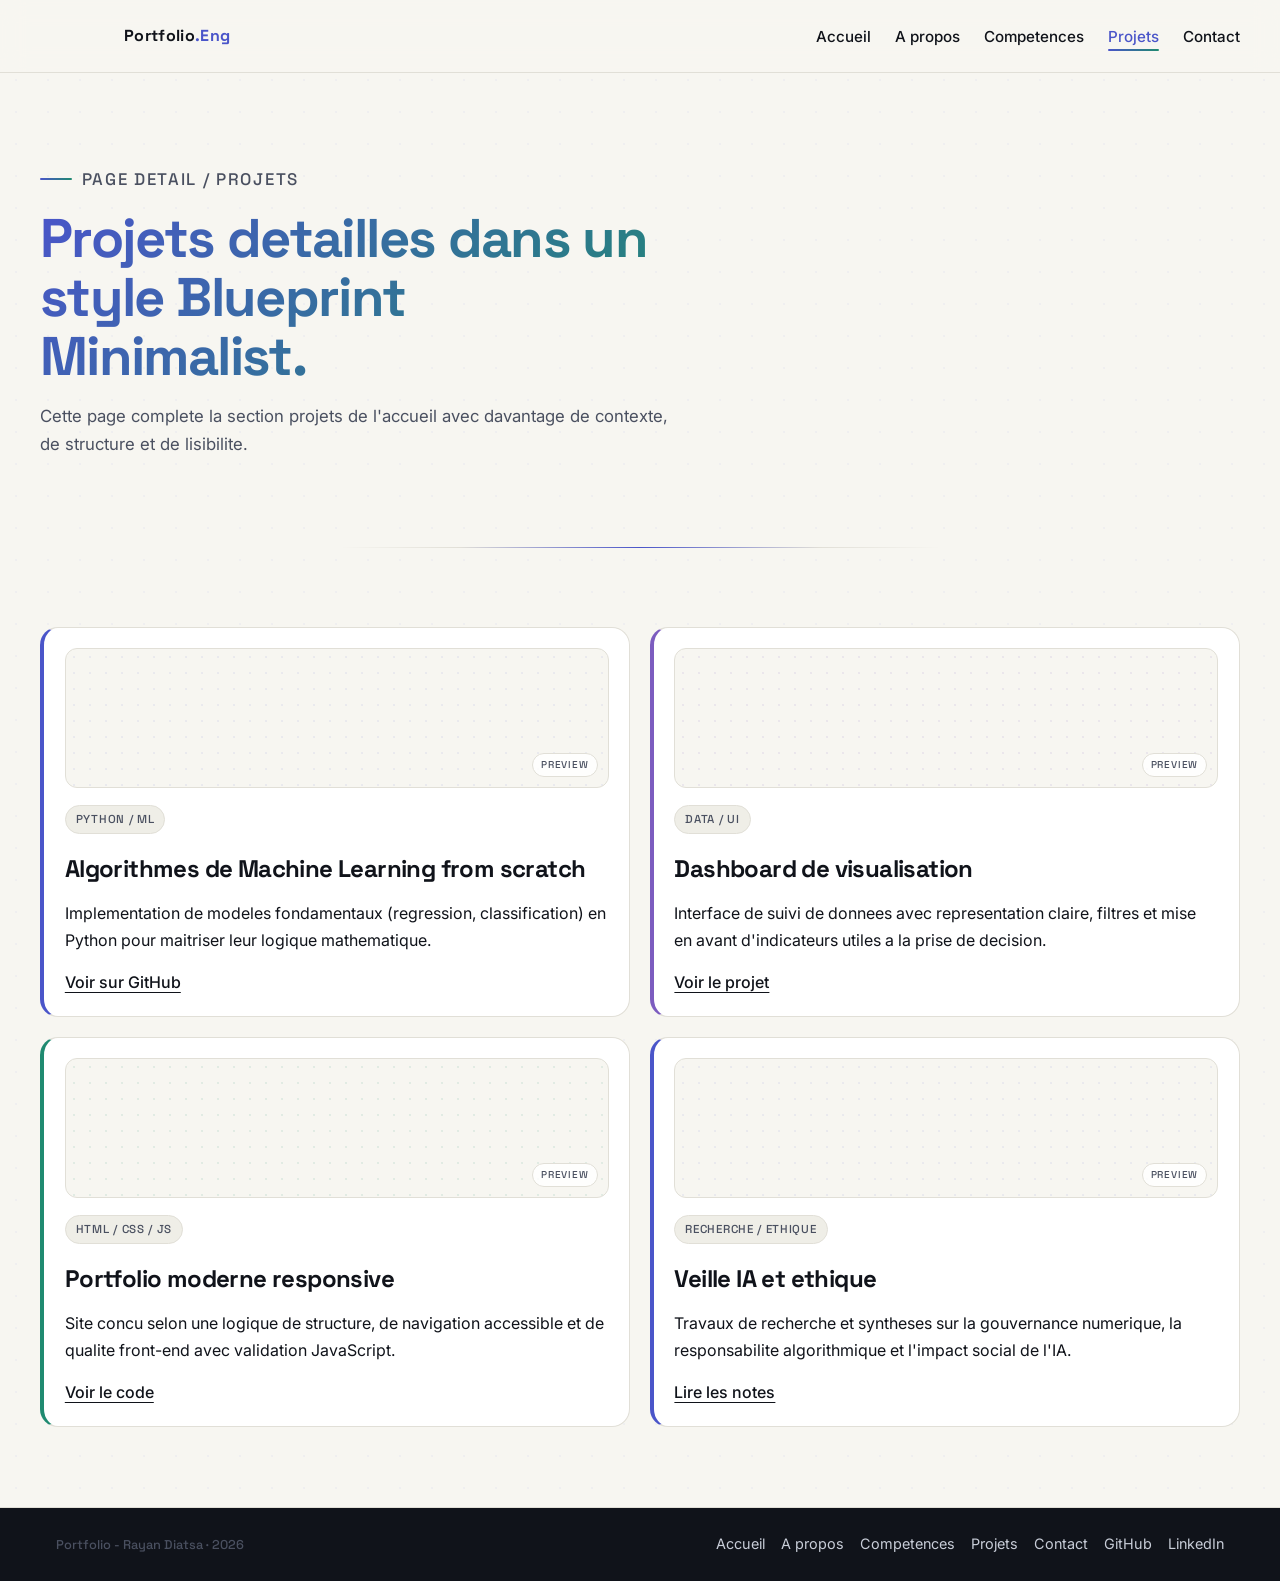
==== site/projects.html @ 10f819b4 "Add : The index page" ====
<!DOCTYPE html>
<html lang="fr">
<head>
  <meta charset="UTF-8">
  <meta name="viewport" content="width=device-width, initial-scale=1.0">
  <title>Projets | Portfolio Blueprint</title>
  <meta name="description" content="Page projets detaillee du portfolio Blueprint Minimalist de Rayan Diatsa.">
  <link rel="preconnect" href="https://fonts.googleapis.com">
  <link rel="preconnect" href="https://fonts.gstatic.com" crossorigin>
  <link href="https://fonts.googleapis.com/css2?family=Inter:wght@400;500;600;700&family=Space+Grotesk:wght@500;700&display=swap" rel="stylesheet">
  <link rel="stylesheet" href="css/style.css">
</head>
<body>
  <a class="skip-link" href="#contenu">Aller au contenu</a>
  <header class="site-header">
    <nav class="nav container" aria-label="Navigation principale">
      <a href="index.html#accueil" class="logo">Portfolio<span>.Eng</span></a>
      <button class="nav-toggle" id="navToggle" aria-expanded="false" aria-controls="navLinks" aria-label="Ouvrir le menu">
        <span aria-hidden="true">☰</span>
      </button>
      <ul class="nav-links" id="navLinks">
        <li><a href="index.html#accueil">Accueil</a></li>
        <li><a href="index.html#apropos">A propos</a></li>
        <li><a href="index.html#competences">Competences</a></li>
        <li><a href="projects.html" class="active">Projets</a></li>
        <li><a href="index.html#contact">Contact</a></li>
      </ul>
    </nav>
  </header>

  <main id="contenu">
    <section class="page-hero container">
      <p class="eyebrow">PAGE DETAIL / PROJETS</p>
      <h1>Projets detailles dans un style Blueprint Minimalist.</h1>
      <p>
        Cette page complete la section projets de l'accueil avec davantage de contexte, de
        structure et de lisibilite.
      </p>
    </section>

    <section class="section container">
      <div class="cards-grid two-cols">
        <article class="card project-card" data-accent="indigo" data-reveal>
          <div class="wireframe-thumb" aria-hidden="true"></div>
          <p class="card-label">PYTHON / ML</p>
          <h2>Algorithmes de Machine Learning from scratch</h2>
          <p>
            Implementation de modeles fondamentaux (regression, classification) en Python pour
            maitriser leur logique mathematique.
          </p>
          <a href="https://github.com/RayanCoder681/" class="text-link">Voir sur GitHub</a>
        </article>
        <article class="card project-card" data-accent="violet" data-reveal>
          <div class="wireframe-thumb" aria-hidden="true"></div>
          <p class="card-label">DATA / UI</p>
          <h2>Dashboard de visualisation</h2>
          <p>
            Interface de suivi de donnees avec representation claire, filtres et mise en avant
            d'indicateurs utiles a la prise de decision.
          </p>
          <a href="#" class="text-link">Voir le projet</a>
        </article>
        <article class="card project-card" data-accent="teal" data-reveal>
          <div class="wireframe-thumb" aria-hidden="true"></div>
          <p class="card-label">HTML / CSS / JS</p>
          <h2>Portfolio moderne responsive</h2>
          <p>
            Site concu selon une logique de structure, de navigation accessible et de qualite
            front-end avec validation JavaScript.
          </p>
          <a href="#" class="text-link">Voir le code</a>
        </article>
        <article class="card project-card" data-accent="indigo" data-reveal>
          <div class="wireframe-thumb" aria-hidden="true"></div>
          <p class="card-label">RECHERCHE / ETHIQUE</p>
          <h2>Veille IA et ethique</h2>
          <p>
            Travaux de recherche et syntheses sur la gouvernance numerique, la responsabilite
            algorithmique et l'impact social de l'IA.
          </p>
          <a href="#" class="text-link">Lire les notes</a>
        </article>
      </div>
    </section>
  </main>

  <footer class="footer">
    <div class="footer__container">
      <p class="footer__text">Portfolio - Rayan Diatsa · 2026</p>
      <div class="footer-links" aria-label="Liens rapides">
        <a href="index.html#accueil">Accueil</a>
        <a href="index.html#apropos">A propos</a>
        <a href="index.html#competences">Competences</a>
        <a href="projects.html">Projets</a>
        <a href="index.html#contact">Contact</a>
        <a href="https://github.com/RayanCoder681/" target="_blank" rel="noreferrer">GitHub</a>
        <a href="https://www.linkedin.com/in/rayan-diatsa-0a539734a" target="_blank" rel="noreferrer">LinkedIn</a>
      </div>
    </div>
  </footer>

  <script src="js/app.js" defer></script>
</body>
</html>
---- site/css/style.css ----
/* ====================================================
   PORTFOLIO — Rayan Diatsa · ENSPY
   Palette : papier / indigo / teal
   Typo   : Space Grotesk (titres) + Inter (texte)
   ==================================================== */

:root {
  /* ─── Palette ─── */
  --background: #f7f6f1;
  --surface: #ffffff;
  --surface-alt: #efeee7;
  --surface-alt-2: #f7f6f1;

  --text: #10131a;
  --text-soft: #4a5060;

  --border: #e1dfd7;
  --border-strong: #10131a;

  --primary: #4a55c9;
  --primary-hover: #363f9e;
  --on-primary: #ffffff;
  --indigo-glow: rgba(74, 85, 201, 0.18);

  --teal: #1f8a70;
  --teal-light: #2ab090;
  --teal-glow: rgba(31, 138, 112, 0.15);

  --violet: #7c5cbf;

  --error: #ba1a1a;
  --success: var(--teal);

  /* ─── Glass ─── */
  --glass-bg: rgba(255, 255, 255, 0.6);
  --glass-border: rgba(225, 223, 215, 0.8);

  /* ─── Layout ─── */
  --container: 1200px;

  /* ─── Spacing ─── */
  --space-xs: 8px;
  --space-sm: 16px;
  --space-md: 24px;
  --space-lg: 40px;

  /* ─── Radii ─── */
  --radius-sm: 12px;
  --radius-md: 18px;
  --radius-pill: 999px;

  /* ─── Aliases ─── */
  --accent-color: var(--primary);
  --error-color: var(--error);
  --text-primary: var(--text);
  --text-muted: var(--text-soft);
  --border-default: var(--border);
}

/* ====================================================
   RESET & BASE
   ==================================================== */

*, *::before, *::after {
  box-sizing: border-box;
}

html {
  scroll-behavior: smooth;
}

body {
  margin: 0;
  font-family: "Inter", Arial, sans-serif;
  font-size: 1rem;
  color: var(--text);
  background: var(--background);
  line-height: 1.65;
  -webkit-font-smoothing: antialiased;
  -moz-osx-font-smoothing: grayscale;
  /* subtle dot-grid background */
  background-image:
    radial-gradient(circle, rgba(74, 85, 201, 0.045) 1px, transparent 1px);
  background-size: 32px 32px;
}

h1, h2, h3, p {
  margin: 0 0 1rem;
}

h1, h2, h3 {
  font-family: "Space Grotesk", "Inter", sans-serif;
  font-weight: 700;
  letter-spacing: -0.025em;
}

a {
  color: inherit;
}

ul {
  margin: 0;
  padding: 0;
}

img {
  max-width: 100%;
  height: auto;
}

/* ====================================================
   REDUCED MOTION
   ==================================================== */

@media (prefers-reduced-motion: reduce) {
  *, *::before, *::after {
    animation-duration: 0.01ms !important;
    animation-iteration-count: 1 !important;
    transition-duration: 0.01ms !important;
    scroll-behavior: auto !important;
  }
}

/* ====================================================
   FOCUS
   ==================================================== */

a:focus-visible,
button:focus-visible,
input:focus-visible,
textarea:focus-visible {
  outline: 2px solid var(--primary);
  outline-offset: 3px;
  border-radius: 4px;
}

/* ====================================================
   SKIP LINK
   ==================================================== */

.photo_name{
  display: flex;
  align-items: center;
}
.photo1{
  width:50px;
  height:50px;
  border:1px solid #4a55c9;
  border-radius: 50%;
  margin-right: 5%;
}
.skip-link {
  position: absolute;
  left: 12px;
  top: 12px;
  padding: 10px 14px;
  border: 2px solid var(--primary);
  background: var(--surface);
  text-decoration: none;
  font-weight: 600;
  border-radius: var(--radius-sm);
  transform: translateY(-200%);
  z-index: 100;
}

.skip-link:focus {
  transform: translateY(0);
}

/* ====================================================
   CONTAINER
   ==================================================== */

.container {
  width: min(var(--container), 100% - 2rem);
  margin-inline: auto;
}

/* ====================================================
   HEADER & NAV
   ==================================================== */

.site-header {
  position: sticky;
  top: 0;
  z-index: 20;
  background: rgba(247, 246, 241, 0.88);
  border-bottom: 1px solid var(--border);
  backdrop-filter: blur(12px);
  -webkit-backdrop-filter: blur(12px);
  border-radius: 0;
}

.nav {
  min-height: 72px;
  display: flex;
  align-items: center;
  justify-content: space-between;
  gap: 1rem;
}

.logo {
  text-decoration: none;
  font-family: "Space Grotesk", sans-serif;
  font-size: 1rem;
  font-weight: 700;
  letter-spacing: 0.02em;
  margin-left: 7%;
}

.logo span {
  color: var(--primary);
}

.nav-links {
  display: flex;
  align-items: center;
  gap: 1.5rem;
  list-style: none;
}

.nav-links a {
  text-decoration: none;
  position: relative;
  padding-bottom: 0.3rem;
  font-size: 0.95rem;
  font-weight: 500;
  transition: color 0.2s ease;
}

.nav-links a::after {
  content: "";
  position: absolute;
  left: 0;
  bottom: 0;
  width: 0;
  height: 2px;
  background: linear-gradient(90deg, var(--primary), var(--teal));
  transition: width 0.25s ease;
  border-radius: 2px;
}

.nav-links a:hover::after,
.nav-links a.active::after {
  width: 100%;
}

.nav-links a:hover,
.nav-links a.active {
  color: var(--primary);
}

.nav-toggle {
  display: none;
  border: 1px solid var(--border);
  background: var(--surface);
  color: var(--text);
  font-size: 1.1rem;
  padding: 0.45rem 0.65rem;
  cursor: pointer;
  border-radius: var(--radius-sm);
}

/* ====================================================
   HERO
   ==================================================== */

.hero,
.page-hero {
  padding: 5.5rem 0 4.5rem;
}

.hero h1,
.page-hero h1 {
  max-width: 18ch;
  font-size: clamp(2rem, 5vw, 3.4rem);
  line-height: 1.08;
  letter-spacing: -0.03em;
  /* Gradient text */
  background: linear-gradient(135deg, var(--primary) 0%, var(--teal) 100%);
  -webkit-background-clip: text;
  background-clip: text;
  -webkit-text-fill-color: transparent;
}

.lead,
.page-hero p {
  max-width: 58ch;
  color: var(--text-soft);
  font-size: 1.05rem;
  line-height: 1.7;
}

.eyebrow {
  font-family: "Space Grotesk", sans-serif;
  font-size: 0.78rem;
  font-weight: 500;
  letter-spacing: 0.1em;
  color: var(--text-soft);
  text-transform: uppercase;
  display: inline-flex;
  align-items: center;
  gap: 0.6rem;
}

.eyebrow::before {
  content: "";
  display: inline-block;
  width: 32px;
  height: 2px;
  background: linear-gradient(90deg, var(--primary), var(--teal));
  border-radius: 2px;
  animation: eyebrow-line 0.6s ease forwards;
}

@keyframes eyebrow-line {
  from { width: 0; }
  to   { width: 32px; }
}

.hero-cta {
  display: flex;
  flex-wrap: wrap;
  gap: 0.9rem;
  margin-top: 1.6rem;
}

/* ─── Terminal prompt ─── */

.terminal-note {
  margin-top: 2rem;
  font-family: "Space Grotesk", monospace;
  font-size: 0.85rem;
  color: var(--teal);
  background: rgba(31, 138, 112, 0.06);
  border-left: 3px solid var(--teal);
  padding: 0.7rem 1rem;
  border-radius: 0 var(--radius-sm) var(--radius-sm) 0;
  display: inline-flex;
  align-items: center;
  gap: 0.3rem;
}

.terminal-note::after {
  content: "▋";
  animation: blink-cursor 1s step-end infinite;
  color: var(--teal);
  font-size: 0.9em;
}

@keyframes blink-cursor {
  0%, 100% { opacity: 1; }
  50%      { opacity: 0; }
}

/* ====================================================
   SECTIONS
   ==================================================== */

.section {
  padding: 5rem 0;
  border-top: none;
  position: relative;
}

.section::before {
  content: "";
  position: absolute;
  top: 0;
  left: 50%;
  transform: translateX(-50%);
  width: min(80%, 600px);
  height: 1px;
  background: linear-gradient(
    90deg,
    transparent,
    var(--border) 20%,
    var(--primary) 50%,
    var(--border) 80%,
    transparent
  );
}

.section-alt {
  background: var(--surface-alt);
}

.section-head {
  max-width: 60ch;
  margin-bottom: 2.5rem;
}

.section-head h2 {
  font-size: clamp(1.4rem, 3vw, 1.9rem);
  line-height: 1.2;
}

/* ====================================================
   SPLIT GRID (À propos)
   ==================================================== */

.split-grid {
  display: grid;
  gap: 2rem;
  grid-template-columns: 1fr 1.2fr;
}

.stack-text p:last-child {
  margin-bottom: 0;
}

.wireframe-box {
  min-height: 280px;
  border: 1px solid var(--border);
  border-radius: var(--radius-md);
  background-color: var(--surface);
  /* dot grid pattern */
  background-image:
    radial-gradient(circle, var(--border) 1.2px, transparent 1.2px);
  background-size: 20px 20px;
  position: relative;
  overflow: hidden;
}

.wireframe-box::after {
  content: "";
  position: absolute;
  bottom: 0;
  left: 0;
  right: 0;
  height: 40%;
  background: linear-gradient(to top, var(--surface), transparent);
}

/* ====================================================
   TIMELINE GRID (À propos cards)
   ==================================================== */

.timeline-grid {
  display: grid;
  grid-template-columns: repeat(3, minmax(0, 1fr));
  gap: 1rem;
  margin-top: 2rem;
}

/* ====================================================
   CARDS (generic)
   ==================================================== */

.card {
  border: 1px solid var(--border);
  background: var(--surface);
  padding: 1.3rem;
  border-radius: var(--radius-md);
  transition: transform 0.2s ease, border-color 0.2s ease, box-shadow 0.2s ease;
}

.card > h2,
.card > h3 {
  margin-bottom: 0.75rem;
}

.card:hover {
  border-color: var(--primary);
  transform: translateY(-3px);
  box-shadow: 0 8px 24px rgba(74, 85, 201, 0.08);
}

.card-label {
  font-family: "Space Grotesk", sans-serif;
  font-size: 0.75rem;
  font-weight: 500;
  color: var(--text-soft);
  letter-spacing: 0.06em;
  text-transform: uppercase;
  margin-bottom: 0.75rem;
}

/* ====================================================
   PROJECT CARDS
   ==================================================== */

.cards-grid {
  display: grid;
  gap: 1.2rem;
  grid-template-columns: repeat(3, minmax(0, 1fr));
}

.cards-grid.two-cols {
  grid-template-columns: repeat(2, minmax(0, 1fr));
}

.cards-grid.three-cols {
  grid-template-columns: repeat(3, minmax(0, 1fr));
}

.cards-grid.four-cols {
  grid-template-columns: repeat(4, minmax(0, 1fr));
}

.project-card {
  border-left: 4px solid var(--primary);
  position: relative;
  overflow: hidden;
}

.project-card[data-accent="teal"] {
  border-left-color: var(--teal);
}

.project-card[data-accent="violet"] {
  border-left-color: var(--violet);
}

.project-card[data-accent="indigo"] {
  border-left-color: var(--primary);
}

.project-card:hover {
  border-color: var(--border-strong);
  border-left-width: 4px;
}

.project-card[data-accent="teal"]:hover {
  border-left-color: var(--teal);
  box-shadow: 0 8px 24px var(--teal-glow);
}

.project-card[data-accent="violet"]:hover {
  border-left-color: var(--violet);
  box-shadow: 0 8px 24px rgba(124, 92, 191, 0.12);
}

.project-card[data-accent="indigo"]:hover {
  border-left-color: var(--primary);
  box-shadow: 0 8px 24px var(--indigo-glow);
}

.project-card .card-label {
  display: inline-flex;
  align-items: center;
  border: 1px solid var(--border);
  padding: 4px 10px;
  margin-bottom: 0.9rem;
  background: var(--surface-alt);
  border-radius: var(--radius-pill);
  font-size: 0.72rem;
}

/* ─── Wireframe thumbnail — dot grid ─── */

.wireframe-thumb {
  min-height: 140px;
  margin-bottom: 1rem;
  border: 1px solid var(--border);
  border-radius: var(--radius-sm);
  background-color: var(--surface-alt-2);
  background-image:
    radial-gradient(circle, rgba(74, 85, 201, 0.08) 1.2px, transparent 1.2px);
  background-size: 16px 16px;
  position: relative;
  overflow: hidden;
}

.project-card[data-accent="teal"] .wireframe-thumb {
  background-image:
    radial-gradient(circle, rgba(31, 138, 112, 0.1) 1.2px, transparent 1.2px);
}

.project-card[data-accent="violet"] .wireframe-thumb {
  background-image:
    radial-gradient(circle, rgba(124, 92, 191, 0.1) 1.2px, transparent 1.2px);
}

.wireframe-thumb::after {
  content: "PREVIEW";
  position: absolute;
  right: 10px;
  bottom: 10px;
  font-family: "Space Grotesk", sans-serif;
  font-size: 10px;
  font-weight: 500;
  letter-spacing: 0.08em;
  color: var(--text-soft);
  border: 1px solid var(--border);
  padding: 3px 8px;
  background: rgba(255, 255, 255, 0.85);
  border-radius: var(--radius-pill);
}

/* ====================================================
   BENTO GRID (Compétences)
   ==================================================== */

.bento-grid {
  display: grid;
  gap: var(--space-sm);
}

.bento-card {
  border: 1px solid var(--border-default);
  background: var(--surface);
  padding: var(--space-md);
  border-radius: var(--radius-md);
  transition: transform 0.15s ease, border-color 0.15s ease, box-shadow 0.15s ease;
}

.bento-card:hover {
  border-color: var(--accent-color);
  transform: translateY(-3px);
  box-shadow: 0 8px 24px var(--indigo-glow);
}

/* Large card: certifications — teal accent top */
.bento-card--large {
  border-top: 3px solid var(--teal);
}

.bento-card--large:hover {
  border-top-color: var(--teal-light);
  box-shadow: 0 8px 24px var(--teal-glow);
}

.bento-card__tag {
  border: 1px solid var(--border-default);
  padding: 2px 8px;
  color: var(--text-muted);
  font-family: "Space Grotesk", sans-serif;
  font-size: 0.72rem;
  font-weight: 500;
  border-radius: var(--radius-pill);
  margin-left: 8px;
  vertical-align: middle;
  background: var(--surface-alt);
}

/* ─── Skill bars — percentage progress ─── */

.skills-bars {
  display: flex;
  flex-direction: column;
  gap: 14px;
}

.skill-bar {
  width: 100%;
}

.skill-bar__header {
  display: flex;
  justify-content: space-between;
  align-items: baseline;
  margin-bottom: 6px;
}

.skill-bar__name {
  font-family: "Space Grotesk", sans-serif;
  font-size: 0.88rem;
  font-weight: 500;
  color: var(--text);
}

.skill-bar__pct {
  font-family: "Space Grotesk", sans-serif;
  font-size: 0.78rem;
  font-weight: 700;
  color: var(--text-soft);
  letter-spacing: 0.02em;
}

.skill-bar__track {
  width: 100%;
  height: 8px;
  background: var(--border);
  border-radius: 999px;
  overflow: hidden;
}

.skill-bar__fill {
  height: 100%;
  width: 0;
  border-radius: 999px;
  transition: width 0.8s cubic-bezier(0.22, 1, 0.36, 1);
}

/* Animate fill when revealed */
.skill-bar.revealed .skill-bar__fill {
  width: var(--pct);
}

/* Color variants */
.skill-bar__fill--indigo {
  background: linear-gradient(90deg, var(--primary), #6670e0);
}

.skill-bar__fill--teal {
  background: linear-gradient(90deg, var(--teal), var(--teal-light));
}

.skill-bar__fill--violet {
  background: linear-gradient(90deg, var(--violet), #9a7ed6);
}

/* Hover: subtle glow on track */
.skill-bar:hover .skill-bar__fill--indigo {
  box-shadow: 0 0 10px var(--indigo-glow);
}

.skill-bar:hover .skill-bar__fill--teal {
  box-shadow: 0 0 10px var(--teal-glow);
}

.skill-bar:hover .skill-bar__fill--violet {
  box-shadow: 0 0 10px rgba(124, 92, 191, 0.2);
}

/* ====================================================
   CERTIFICATIONS
   ==================================================== */

.cert-list {
  display: grid;
  gap: 1rem;
}

.cert-item {
  border-top: 1px solid var(--border);
  padding-top: 1rem;
}

.cert-item:first-child {
  border-top: 0;
  padding-top: 0;
}

.cert-title {
  font-weight: 700;
  margin-bottom: 0.25rem;
  display: flex;
  align-items: center;
  flex-wrap: wrap;
  gap: 0.4rem;
}

.cert-title::before {
  content: "✓";
  display: inline-flex;
  align-items: center;
  justify-content: center;
  width: 20px;
  height: 20px;
  font-size: 0.7rem;
  font-weight: 700;
  color: var(--on-primary);
  background: var(--teal);
  border-radius: 50%;
  flex-shrink: 0;
}

.cert-meta {
  margin: 0 0 0.5rem;
  font-family: "Space Grotesk", sans-serif;
  font-size: 0.73rem;
  font-weight: 500;
  letter-spacing: 0.06em;
  text-transform: uppercase;
  color: var(--text-soft);
}

.cert-desc {
  margin: 0;
  color: var(--text-soft);
  font-size: 0.95rem;
}

.cert-more {
  margin-top: 1.2rem;
}

/* ====================================================
   BUTTONS
   ==================================================== */

.btn {
  border: 2px solid var(--border-strong);
  padding: 0.7rem 1.2rem;
  text-decoration: none;
  display: inline-block;
  cursor: pointer;
  font-weight: 600;
  font-size: 0.95rem;
  border-radius: 8px;
  transition: background-color 0.2s ease, color 0.2s ease, box-shadow 0.2s ease, transform 0.15s ease;
}

.btn-primary {
  background: var(--primary);
  color: var(--on-primary);
  border-color: var(--primary);
}

.btn-primary:hover {
  background: var(--primary-hover);
  color: var(--on-primary);
  border-color: var(--primary-hover);
  box-shadow: 0 4px 16px var(--indigo-glow);
  transform: translateY(-1px);
}

.btn-secondary {
  background: var(--surface);
  color: var(--text-soft);
  border-width: 1px;
  border-color: var(--border);
}

.btn-secondary:hover {
  background: var(--text);
  color: var(--surface);
  border-color: var(--text);
  transform: translateY(-1px);
}

.text-link {
  text-decoration: underline;
  text-underline-offset: 0.25rem;
  font-weight: 500;
  transition: color 0.15s ease;
}

.text-link:hover {
  color: var(--primary);
}

.section-cta {
  margin-top: 1.8rem;
}

/* ====================================================
   CONTACT FORM
   ==================================================== */

.contact-form {
  max-width: 640px;
  display: flex;
  flex-direction: column;
  gap: var(--space-sm);
}

.contact-links {
  display: flex;
  flex-wrap: wrap;
  gap: 0.75rem;
  margin: 0 0 1.5rem;
}

.form-group {
  display: flex;
  flex-direction: column;
  gap: var(--space-xs);
}

.form-label {
  font-family: "Space Grotesk", sans-serif;
  font-size: 0.85rem;
  font-weight: 500;
  color: var(--text-muted);
}

.form-input,
.form-textarea {
  background-color: var(--surface);
  border: 1px solid var(--border);
  color: var(--text);
  padding: 0.85rem;
  font-family: "Inter", Arial, sans-serif;
  font-size: 1rem;
  border-radius: var(--radius-sm);
  transition: border-color 0.15s ease, box-shadow 0.15s ease;
}

.form-input:focus,
.form-textarea:focus {
  border-color: var(--primary);
  box-shadow: 0 0 0 3px var(--indigo-glow);
  outline: none;
}

.form-textarea {
  resize: vertical;
  min-height: 130px;
}

.form-group.invalid .form-input,
.form-group.invalid .form-textarea {
  border-color: var(--error);
}

.form-group.invalid .error {
  display: block;
}

.error {
  display: none;
  font-size: 0.82rem;
  margin-top: 0.25rem;
  color: var(--error);
}

.form-feedback {
  display: none;
  margin-top: 1rem;
  font-family: "Space Grotesk", sans-serif;
  font-size: 0.85rem;
  font-weight: 500;
  padding: 0.75rem;
  border: 1px solid transparent;
  border-radius: var(--radius-sm);
}

.form-feedback.success,
.form-feedback--success {
  display: block;
  border-color: var(--teal);
  color: var(--teal);
  background: rgba(31, 138, 112, 0.06);
}

.form-feedback.error,
.form-feedback--error {
  display: block;
  border-color: var(--error);
  color: var(--error);
  background: rgba(186, 26, 26, 0.05);
}

/* Legacy .field support */

.field {
  margin-bottom: 1rem;
}

.field label {
  display: block;
  margin-bottom: 0.4rem;
  font-family: "Space Grotesk", sans-serif;
  font-size: 0.8rem;
  font-weight: 500;
  text-transform: uppercase;
  letter-spacing: 0.06em;
}

.field input,
.field textarea {
  width: 100%;
  border: 1px solid var(--border);
  background: var(--surface);
  color: var(--text);
  padding: 0.8rem;
  font: inherit;
  border-radius: var(--radius-sm);
  transition: border-color 0.18s ease, box-shadow 0.18s ease;
}

.field input:focus,
.field textarea:focus {
  border-color: var(--primary);
  box-shadow: 0 0 0 3px var(--indigo-glow);
}

.field textarea {
  min-height: 140px;
  resize: vertical;
}

.field.invalid input,
.field.invalid textarea {
  border-color: var(--error);
}

.field.invalid .error {
  display: block;
}

/* ====================================================
   TERMINAL NOTE
   ==================================================== */

.terminal-note {
  margin-top: 2rem;
  font-family: "Space Grotesk", monospace;
  font-size: 0.85rem;
  font-weight: 500;
  color: var(--teal);
  background: rgba(31, 138, 112, 0.06);
  border-left: 3px solid var(--teal);
  padding: 0.7rem 1rem;
  border-radius: 0 var(--radius-sm) var(--radius-sm) 0;
  display: inline-flex;
  align-items: center;
  gap: 0.3rem;
}

.terminal-note::after {
  content: "▋";
  animation: blink-cursor 1s step-end infinite;
  color: var(--teal);
  font-size: 0.9em;
}

@keyframes blink-cursor {
  0%, 100% { opacity: 1; }
  50%      { opacity: 0; }
}

/* ====================================================
   MISC
   ==================================================== */

.plain-list {
  list-style: none;
  color: var(--text-soft);
}

.plain-list li {
  margin-bottom: 0.4rem;
}

/* ====================================================
   FOOTER
   ==================================================== */

.footer {
  margin-top: auto;
  border-top: 1px solid var(--border-default);
  padding-block: var(--space-md);
  background-color: var(--text);
}

.footer__container {
  max-width: 1200px;
  margin-inline: auto;
  padding-inline: var(--space-sm);
  display: flex;
  flex-direction: column;
  gap: var(--space-sm);
  align-items: center;
}

.footer__text {
  font-family: "Space Grotesk", sans-serif;
  font-size: 0.8rem;
  font-weight: 500;
  color: var(--text-soft);
  margin: 0;
}

.footer-links {
  display: flex;
  gap: 1rem;
  flex-wrap: wrap;
}

.footer-links a {
  color: #c8cdd8;
  text-decoration: none;
  font-size: 0.9rem;
  border-bottom: 1px solid transparent;
  transition: border-color 0.15s ease, color 0.15s ease;
}

.footer-links a:hover {
  border-bottom-color: var(--teal);
  color: #ffffff;
}

/* ====================================================
   SCROLL REVEAL
   ==================================================== */

[data-reveal] {
  opacity: 0;
  transform: translateY(24px);
  transition: opacity 0.5s ease, transform 0.5s ease;
}

[data-reveal].revealed {
  opacity: 1;
  transform: translateY(0);
}

/* Stagger children */
[data-reveal]:nth-child(2) { transition-delay: 0.08s; }
[data-reveal]:nth-child(3) { transition-delay: 0.16s; }
[data-reveal]:nth-child(4) { transition-delay: 0.24s; }
[data-reveal]:nth-child(5) { transition-delay: 0.32s; }
[data-reveal]:nth-child(6) { transition-delay: 0.40s; }

/* ====================================================
   RESPONSIVE — Tablet (768px)
   ==================================================== */

@media (min-width: 768px) {
  .bento-grid {
    grid-template-columns: repeat(2, 1fr);
  }

  .bento-card--medium {
    grid-column: span 2;
  }

  .footer__container {
    flex-direction: row;
    justify-content: space-between;
  }
}

/* ====================================================
   RESPONSIVE — Desktop (1024px)
   ==================================================== */

@media (min-width: 1024px) {
  .bento-grid {
    grid-template-columns: repeat(4, 1fr);
    grid-auto-rows: minmax(160px, auto);
  }

  .bento-card--large {
    grid-column: span 3;
    grid-row: span 2;
  }

  .bento-card--medium {
    grid-column: span 2;
    grid-row: span 1;
  }

  .bento-card--tall {
    grid-column: span 1;
    grid-row: span 2;
  }

  .bento-card--small {
    grid-column: span 1;
    grid-row: span 1;
  }
}

/* ====================================================
   RESPONSIVE — Tablet collapse (≤900px)
   ==================================================== */

@media (max-width: 900px) {
  .cards-grid,
  .cards-grid.two-cols,
  .cards-grid.three-cols,
  .cards-grid.four-cols,
  .timeline-grid,
  .split-grid {
    grid-template-columns: 1fr 1fr;
  }
}

/* ====================================================
   RESPONSIVE — Mobile (≤700px)
   ==================================================== */

@media (max-width: 700px) {
  .nav-toggle {
    display: inline-flex;
  }

  .nav {
    position: relative;
  }

  .nav-links {
    position: absolute;
    top: 100%;
    left: 0;
    right: 0;
    background: var(--surface);
    border-bottom: 1px solid var(--border);
    display: grid;
    max-height: 0;
    overflow: hidden;
    transition: max-height 0.25s ease;
    gap: 0;
    border-radius: 0 0 var(--radius-sm) var(--radius-sm);
  }

  .nav-links.open {
    max-height: 360px;
  }

  .nav-links a {
    display: block;
    padding: 0.85rem 1rem;
    border-bottom: 1px solid var(--border);
  }

  .nav-links a::after {
    display: none;
  }

  .cards-grid,
  .cards-grid.two-cols,
  .cards-grid.three-cols,
  .cards-grid.four-cols,
  .timeline-grid,
  .split-grid {
    grid-template-columns: 1fr;
  }

  .hero,
  .page-hero {
    padding-top: 3.5rem;
    padding-bottom: 3rem;
  }

  .hero h1,
  .page-hero h1 {
    max-width: 100%;
  }

  .skill-bar__name {
    font-size: 0.82rem;
  }

  .skill-bar__track {
    height: 6px;
  }

  .bento-card {
    padding: var(--space-sm);
  }
}
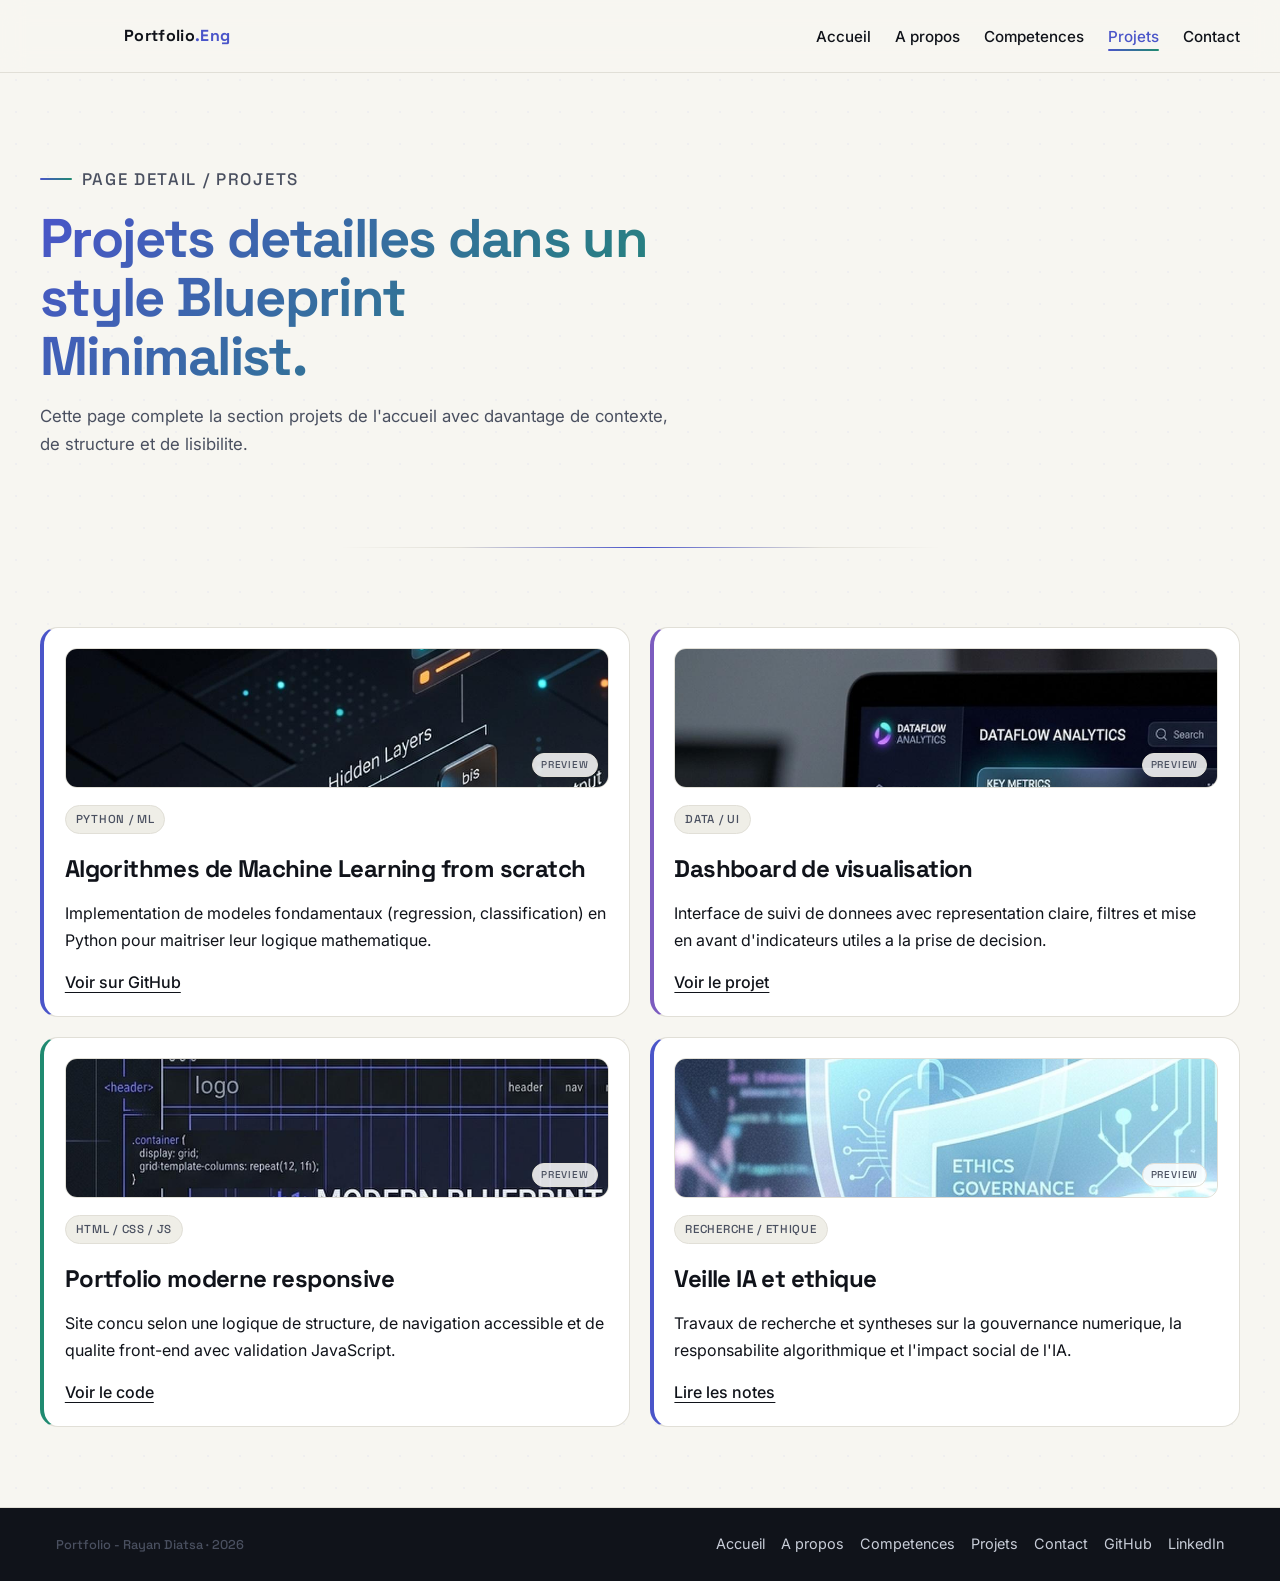
==== commit c4905d3b: "add:images for the projects overview" ====
--- a/site/projects.html
+++ b/site/projects.html
@@ -41,7 +41,9 @@
     <section class="section container">
       <div class="cards-grid two-cols">
         <article class="card project-card" data-accent="indigo" data-reveal>
-          <div class="wireframe-thumb" aria-hidden="true"></div>
+          <div class="wireframe-thumb" aria-hidden="true">
+            <img src="assets/images/ml_from_scratch.jpg" alt="Algorithmes de ML from scratch" class="project-card__img">
+          </div>
           <p class="card-label">PYTHON / ML</p>
           <h2>Algorithmes de Machine Learning from scratch</h2>
           <p>
@@ -51,7 +53,9 @@
           <a href="https://github.com/RayanCoder681/" class="text-link">Voir sur GitHub</a>
         </article>
         <article class="card project-card" data-accent="violet" data-reveal>
-          <div class="wireframe-thumb" aria-hidden="true"></div>
+          <div class="wireframe-thumb" aria-hidden="true">
+            <img src="assets/images/dashboard_visualisation.jpg" alt="Dashboard de visualisation" class="project-card__img">
+          </div>
           <p class="card-label">DATA / UI</p>
           <h2>Dashboard de visualisation</h2>
           <p>
@@ -61,7 +65,9 @@
           <a href="#" class="text-link">Voir le projet</a>
         </article>
         <article class="card project-card" data-accent="teal" data-reveal>
-          <div class="wireframe-thumb" aria-hidden="true"></div>
+          <div class="wireframe-thumb" aria-hidden="true">
+            <img src="assets/images/portfolio_blueprint.jpg" alt="Portfolio moderne responsive" class="project-card__img">
+          </div>
           <p class="card-label">HTML / CSS / JS</p>
           <h2>Portfolio moderne responsive</h2>
           <p>
@@ -71,7 +77,9 @@
           <a href="#" class="text-link">Voir le code</a>
         </article>
         <article class="card project-card" data-accent="indigo" data-reveal>
-          <div class="wireframe-thumb" aria-hidden="true"></div>
+          <div class="wireframe-thumb" aria-hidden="true">
+            <img src="assets/images/veille_ia_ethique.jpg" alt="Veille IA et éthique" class="project-card__img">
+          </div>
           <p class="card-label">RECHERCHE / ETHIQUE</p>
           <h2>Veille IA et ethique</h2>
           <p>
--- a/site/css/style.css
+++ b/site/css/style.css
@@ -409,38 +409,185 @@
   margin-bottom: 0;
 }
 
-.wireframe-box {
+.about-image-wrapper {
+  position: relative;
   min-height: 280px;
   border: 1px solid var(--border);
   border-radius: var(--radius-md);
   background-color: var(--surface);
-  /* dot grid pattern */
-  background-image:
-    radial-gradient(circle, var(--border) 1.2px, transparent 1.2px);
-  background-size: 20px 20px;
+  overflow: hidden;
+  box-shadow: 0 8px 24px rgba(0, 0, 0, 0.04);
+  aspect-ratio: 1 / 1.05;
+  display: flex;
+  align-items: center;
+  justify-content: center;
+}
+
+.about-image {
+  width: 100%;
+  height: 100%;
+  object-fit: cover;
+  transition: transform 0.3s cubic-bezier(0.25, 0.46, 0.45, 0.94);
+  display: block;
+}
+
+.about-image-wrapper:hover .about-image {
+  transform: scale(1.05);
+}
+
+/* ====================================================
+   TIMELINE (À propos)
+   ==================================================== */
+
+.timeline {
   position: relative;
-  overflow: hidden;
-}
-
-.wireframe-box::after {
-  content: "";
+  max-width: 750px;
+  margin: 3.5rem auto 0;
+  padding-left: 2.5rem;
+}
+
+.timeline-line {
   position: absolute;
-  bottom: 0;
-  left: 0;
-  right: 0;
-  height: 40%;
-  background: linear-gradient(to top, var(--surface), transparent);
-}
-
-/* ====================================================
-   TIMELINE GRID (À propos cards)
-   ==================================================== */
-
-.timeline-grid {
-  display: grid;
-  grid-template-columns: repeat(3, minmax(0, 1fr));
-  gap: 1rem;
-  margin-top: 2rem;
+  left: 8px;
+  top: 10px;
+  bottom: 10px;
+  width: 3px;
+  background: linear-gradient(to bottom, var(--primary) 0%, var(--teal) 50%, var(--violet) 100%);
+  border-radius: 999px;
+}
+
+.timeline-item {
+  position: relative;
+  margin-bottom: 2.5rem;
+}
+
+.timeline-item:last-child {
+  margin-bottom: 0;
+}
+
+.timeline-dot {
+  position: absolute;
+  left: calc(-2.5rem + 8px);
+  top: 22px;
+  transform: translate(-50%, -50%);
+  width: 16px;
+  height: 16px;
+  border-radius: 50%;
+  background: var(--surface);
+  border: 3px solid var(--primary);
+  z-index: 2;
+  box-shadow: 0 0 0 5px var(--background);
+  transition: transform 0.25s cubic-bezier(0.175, 0.885, 0.32, 1.275), background-color 0.2s ease;
+}
+
+.timeline-dot--indigo {
+  border-color: var(--primary);
+}
+
+.timeline-dot--teal {
+  border-color: var(--teal);
+}
+
+.timeline-dot--violet {
+  border-color: var(--violet);
+}
+
+.timeline-item:hover .timeline-dot {
+  transform: translate(-50%, -50%) scale(1.3);
+  background: var(--primary);
+}
+
+.timeline-item:hover .timeline-dot--teal {
+  background: var(--teal);
+}
+
+.timeline-item:hover .timeline-dot--violet {
+  background: var(--violet);
+}
+
+.timeline-date {
+  font-family: "Space Grotesk", sans-serif;
+  font-size: 0.82rem;
+  font-weight: 700;
+  letter-spacing: 0.08em;
+  color: var(--text-soft);
+  margin-bottom: 0.6rem;
+  text-transform: uppercase;
+  display: inline-block;
+}
+
+.timeline-card {
+  transition: transform 0.25s cubic-bezier(0.175, 0.885, 0.32, 1.275), border-color 0.25s ease, box-shadow 0.25s ease;
+}
+
+.timeline-card[data-accent="indigo"] {
+  border-left: 4px solid var(--primary);
+}
+
+.timeline-card[data-accent="teal"] {
+  border-left: 4px solid var(--teal);
+}
+
+.timeline-card[data-accent="violet"] {
+  border-left: 4px solid var(--violet);
+}
+
+.timeline-card:hover {
+  transform: translateY(-4px);
+}
+
+/* ─── Horizontal Timeline on Desktop ─── */
+@media (min-width: 901px) {
+  .timeline {
+    display: grid;
+    grid-template-columns: repeat(3, 1fr);
+    gap: 2rem;
+    padding-left: 0;
+    padding-top: 2.5rem;
+    max-width: 100%;
+  }
+
+  .timeline-line {
+    left: 0;
+    right: 0;
+    top: 8px;
+    bottom: auto;
+    width: auto;
+    height: 3px;
+    background: linear-gradient(to right, var(--primary) 0%, var(--teal) 50%, var(--violet) 100%);
+  }
+
+  .timeline-item {
+    margin-bottom: 0;
+    padding-top: 1.5rem;
+  }
+
+  .timeline-dot {
+    left: 24px;
+    top: 8px;
+    transform: translate(-50%, -50%);
+  }
+
+  .timeline-item:hover .timeline-dot {
+    transform: translate(-50%, -50%) scale(1.3);
+  }
+
+  .timeline-card {
+    border-left: 1px solid var(--border);
+    border-top: 4px solid var(--border);
+  }
+
+  .timeline-card[data-accent="indigo"] {
+    border-top-color: var(--primary);
+  }
+
+  .timeline-card[data-accent="teal"] {
+    border-top-color: var(--teal);
+  }
+
+  .timeline-card[data-accent="violet"] {
+    border-top-color: var(--violet);
+  }
 }
 
 /* ====================================================
@@ -560,6 +707,21 @@
   background-size: 16px 16px;
   position: relative;
   overflow: hidden;
+}
+
+.project-card__img {
+  width: 100%;
+  height: 100%;
+  object-fit: cover;
+  position: absolute;
+  top: 0;
+  left: 0;
+  z-index: 1;
+  transition: transform 0.3s cubic-bezier(0.25, 0.46, 0.45, 0.94);
+}
+
+.project-card:hover .project-card__img {
+  transform: scale(1.06);
 }
 
 .project-card[data-accent="teal"] .wireframe-thumb {
@@ -586,6 +748,7 @@
   padding: 3px 8px;
   background: rgba(255, 255, 255, 0.85);
   border-radius: var(--radius-pill);
+  z-index: 2;
 }
 
 /* ====================================================
@@ -740,6 +903,18 @@
   align-items: center;
   flex-wrap: wrap;
   gap: 0.4rem;
+}
+
+.cert-title a {
+  text-decoration: none;
+  color: inherit;
+  transition: color 0.2s ease, text-decoration 0.2s ease;
+}
+
+.cert-title a:hover {
+  color: var(--primary);
+  text-decoration: underline;
+  text-underline-offset: 2px;
 }
 
 .cert-title::before {
@@ -1155,7 +1330,6 @@
   .cards-grid.two-cols,
   .cards-grid.three-cols,
   .cards-grid.four-cols,
-  .timeline-grid,
   .split-grid {
     grid-template-columns: 1fr 1fr;
   }
@@ -1207,9 +1381,16 @@
   .cards-grid.two-cols,
   .cards-grid.three-cols,
   .cards-grid.four-cols,
-  .timeline-grid,
   .split-grid {
     grid-template-columns: 1fr;
+  }
+
+  .timeline {
+    padding-left: 1.8rem;
+  }
+
+  .timeline-dot {
+    left: calc(-1.8rem + 8px);
   }
 
   .hero,
